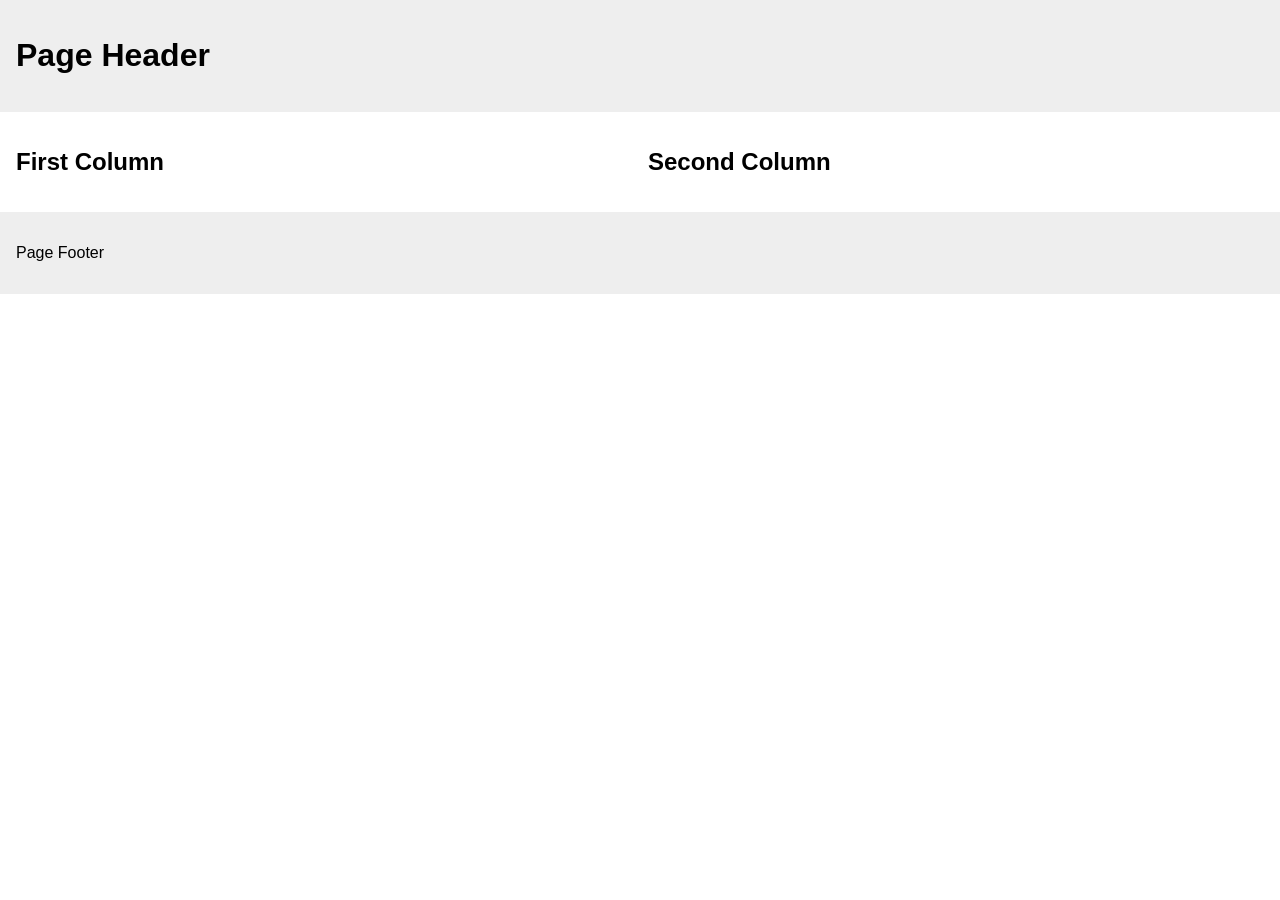
==== index.html @ d1ec6350 "half of first task" ====
<!DOCTYPE html>
<html lang="en">

<head>
	<meta charset="UTF-8">
	<meta name="viewport" content="width=device-width, initial-scale=1.0">
    <meta name="author" content="Constanza Gómez">
	<title>PE01 - Constanza Gómez</title>
	<link rel="stylesheet" href="style.css">
</head>

<body>
	<header>
		<h1>Page Header</h1>
	</header>

	<main class="columns">
		<section aria-label="First column">
			<h2>First Column</h2>
		</section>
		<section aria-label="Second column">
			<h2>Second Column</h2>
		</section>
	</main>

	<footer>
		<p>Page Footer</p>
	</footer>
</body>
</html>
---- style.css ----
* {
	box-sizing: border-box;
}

body {
	margin: 0;
	font-family: sans-serif;
}

header,
footer {
	padding: 1rem;
	background: #eee;
}

.columns {
	display: grid;
	grid-template-columns: repeat(2, minmax(0, 1fr));
	gap: 1rem;
	padding: 1rem;
}

@media (max-width: 600px) {
	.columns {
		grid-template-columns: 1fr;
	}
}
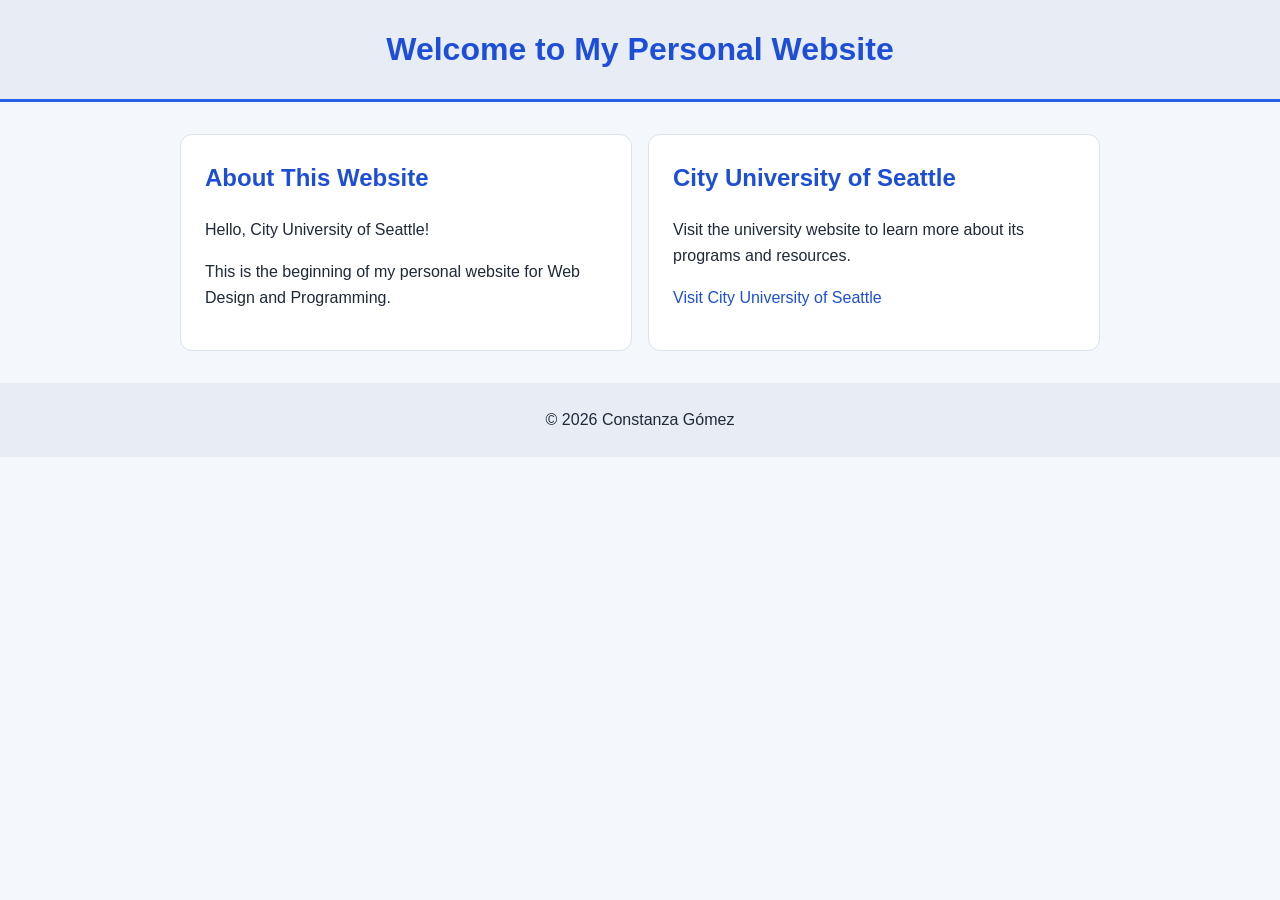
==== commit af4421d7: "completed" ====
--- a/index.html
+++ b/index.html
@@ -2,29 +2,45 @@
 <html lang="en">
 
 <head>
-	<meta charset="UTF-8">
-	<meta name="viewport" content="width=device-width, initial-scale=1.0">
+    <meta charset="UTF-8">
+    <meta name="viewport" content="width=device-width, initial-scale=1.0">
     <meta name="author" content="Constanza Gómez">
-	<title>PE01 - Constanza Gómez</title>
-	<link rel="stylesheet" href="style.css">
+    <title>PE01 - Constanza Gómez</title>
+    <link rel="stylesheet" href="style.css">
 </head>
 
 <body>
-	<header>
-		<h1>Page Header</h1>
-	</header>
+    <header>
+        <h1>Welcome to My Personal Website</h1>
+    </header>
 
-	<main class="columns">
-		<section aria-label="First column">
-			<h2>First Column</h2>
-		</section>
-		<section aria-label="Second column">
-			<h2>Second Column</h2>
-		</section>
-	</main>
+    <main class="columns">
+        <section aria-label="First column">
+            <h2>About This Website</h2>
+            <p>Hello, City University of Seattle!</p>
+            <p>
+                This is the beginning of my personal website for
+                Web Design and Programming.
+            </p>
+        </section>
 
-	<footer>
-		<p>Page Footer</p>
-	</footer>
+        <section aria-label="Second column">
+            <h2>City University of Seattle</h2>
+            <p>
+                Visit the university website to learn more about
+                its programs and resources.
+            </p>
+            <p>
+                <a href="https://www.cityu.edu/">
+                    Visit City University of Seattle
+                </a>
+            </p>
+        </section>
+    </main>
+
+    <footer>
+        <p>&copy; 2026 Constanza Gómez</p>
+    </footer>
 </body>
-</html>
+
+</html>
--- a/style.css
+++ b/style.css
@@ -1,27 +1,78 @@
 * {
-	box-sizing: border-box;
+    box-sizing: border-box;
 }
 
 body {
-	margin: 0;
-	font-family: sans-serif;
+    margin: 0;
+    font-family: Arial, Helvetica, sans-serif;
+    font-size: 16px;
+    line-height: 1.6;
+    color: #1f2937;
+    background-color: #f4f7fb;
 }
 
 header,
 footer {
-	padding: 1rem;
-	background: #eee;
+    padding: 1.5rem;
+    text-align: center;
+    background-color: #e8edf5;
+}
+
+header {
+    border-bottom: 3px solid #2563eb;
+}
+
+header h1 {
+    margin: 0;
+    color: #1d4ed8;
+    font-size: 2rem;
 }
 
 .columns {
-	display: grid;
-	grid-template-columns: repeat(2, minmax(0, 1fr));
-	gap: 1rem;
-	padding: 1rem;
+    display: grid;
+    grid-template-columns: repeat(2, minmax(0, 1fr));
+    gap: 1rem;
+    width: min(920px, calc(100% - 2rem));
+    margin: 2rem auto;
+}
+
+.columns section {
+    padding: 1.5rem;
+    background-color: #ffffff;
+    border: 1px solid #dbe3ee;
+    border-radius: 12px;
+}
+
+.columns h2 {
+    margin-top: 0;
+    color: #1d4ed8;
+}
+
+a {
+    color: #1d4ed8;
+    text-decoration: none;
+}
+
+a:hover {
+    color: #1e40af;
+    text-decoration: underline;
+}
+
+a:focus-visible {
+    outline: 2px solid #2563eb;
+    outline-offset: 3px;
+}
+
+footer {
+    margin-top: 2rem;
+}
+
+footer p {
+    margin: 0;
 }
 
 @media (max-width: 600px) {
-	.columns {
-		grid-template-columns: 1fr;
-	}
-}
+    .columns {
+        grid-template-columns: 1fr;
+    }
+}
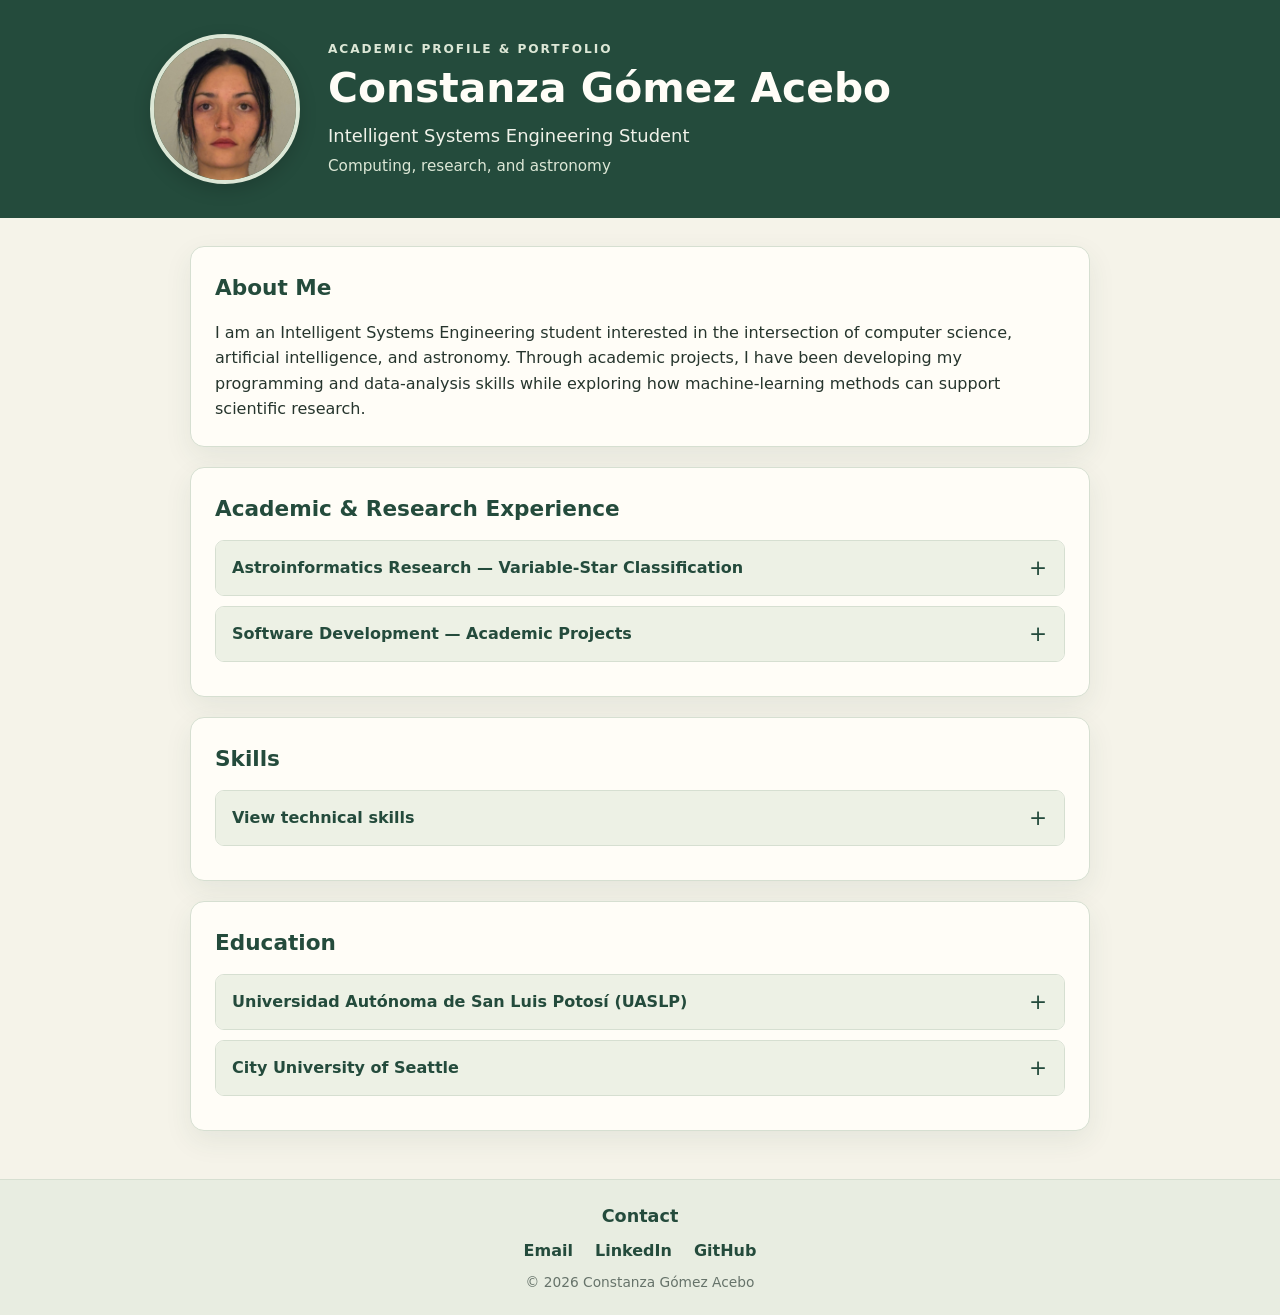
==== commit 7bb3aa6c: "idek" ====
--- a/index.html
+++ b/index.html
@@ -1,46 +1,153 @@
 <!DOCTYPE html>
 <html lang="en">
-
 <head>
     <meta charset="UTF-8">
     <meta name="viewport" content="width=device-width, initial-scale=1.0">
-    <meta name="author" content="Constanza Gómez">
-    <title>PE01 - Constanza Gómez</title>
+    <meta name="description" content="Academic resume and portfolio of Constanza Gómez Acebo.">
+    <title>Constanza Gómez Acebo | Resume</title>
     <link rel="stylesheet" href="style.css">
 </head>
-
 <body>
-    <header>
-        <h1>Welcome to My Personal Website</h1>
+    <header class="site-header">
+        <div class="header-inner">
+            <div class="profile-photo">
+                <img src="images/me-photo.jpg" alt="Profile picture of Constanza Gómez Acebo"
+                     onerror="this.hidden=true; this.nextElementSibling.hidden=false;">
+                <div class="photo-fallback" hidden>CG</div>
+            </div>
+            <div class="header-copy">
+                <p class="eyebrow">ACADEMIC PROFILE & PORTFOLIO</p>
+                <h1>Constanza Gómez Acebo</h1>
+                <p class="subtitle">Intelligent Systems Engineering Student</p>
+                <p class="intro-line">Computing, research, and astronomy</p>
+            </div>
+        </div>
     </header>
 
-    <main class="columns">
-        <section aria-label="First column">
-            <h2>About This Website</h2>
-            <p>Hello, City University of Seattle!</p>
+    <main>
+        <section class="panel about-section" aria-labelledby="about-heading">
+            <h2 id="about-heading">About Me</h2>
             <p>
-                This is the beginning of my personal website for
-                Web Design and Programming.
+                I am an Intelligent Systems Engineering student interested in the intersection
+                of computer science, artificial intelligence, and astronomy. Through academic
+                projects, I have been developing my programming and data-analysis skills while
+                exploring how machine-learning methods can support scientific research.
             </p>
         </section>
 
-        <section aria-label="Second column">
-            <h2>City University of Seattle</h2>
-            <p>
-                Visit the university website to learn more about
-                its programs and resources.
-            </p>
-            <p>
-                <a href="https://www.cityu.edu/">
-                    Visit City University of Seattle
-                </a>
-            </p>
+        <section class="panel accordion-section" aria-labelledby="experience-heading">
+            <h2 id="experience-heading">Academic & Research Experience</h2>
+            <details class="accordion-item">
+                <summary>Astroinformatics Research — Variable-Star Classification</summary>
+                <div class="accordion-content">
+                    <p class="item-meta">Research project · In progress</p>
+                    <p>
+                        Working on an astroinformatics project that applies machine-learning
+                        techniques to classify variable stars using light-curve data from the
+                        DESC-ELAsTiCC2 dataset.
+                    </p>
+                    <p class="subheading">Activities and skills</p>
+                    <ul>
+                        <li>Analyzing astronomical time-series and light-curve data.</li>
+                        <li>Applying Python and machine-learning methods to a scientific problem.</li>
+                        <li>Considering scalable approaches relevant to large astronomical surveys.</li>
+                    </ul>
+                </div>
+            </details>
+
+            <details class="accordion-item">
+                <summary>Software Development — Academic Projects</summary>
+                <div class="accordion-content">
+                    <p class="item-meta">University coursework and personal practice</p>
+                    <p>
+                        Building programming projects to practice software design, problem-solving,
+                        and application development.
+                    </p>
+                    <p class="subheading">Selected areas</p>
+                    <ul>
+                        <li>Developing mobile interfaces with Flutter and Dart.</li>
+                        <li>Practicing C++ programming and object-oriented concepts.</li>
+                        <li>Creating web pages with HTML and CSS and improving responsive layouts.</li>
+                    </ul>
+                </div>
+            </details>
+        </section>
+
+        <section class="panel accordion-section" id="skills" aria-labelledby="skills-heading">
+            <h2 id="skills-heading">Skills</h2>
+            <details class="accordion-item">
+                <summary>View technical skills</summary>
+                <div class="accordion-content table-wrap">
+                    <table class="skills-table">
+                        <caption>Technical skills developed through coursework and projects</caption>
+                        <thead>
+                            <tr>
+                                <th scope="col">Skill</th>
+                                <th scope="col">Application</th>
+                            </tr>
+                        </thead>
+                        <tbody>
+                            <tr><td>Python</td><td>Programming and data analysis</td></tr>
+                            <tr><td>Machine Learning</td><td>Classification and model experimentation</td></tr>
+                            <tr><td>C++</td><td>Programming fundamentals and graphics coursework</td></tr>
+                            <tr><td>HTML &amp; CSS</td><td>Semantic structure and page styling</td></tr>
+                            <tr><td>Flutter &amp; Dart</td><td>Mobile application development practice</td></tr>
+                            <tr><td>Data Analysis</td><td>Working with scientific datasets</td></tr>
+                        </tbody>
+                    </table>
+                </div>
+            </details>
+        </section>
+
+        <section class="panel accordion-section" id="education" aria-labelledby="education-heading">
+            <h2 id="education-heading">Education</h2>
+            <details class="accordion-item">
+                <summary>Universidad Autónoma de San Luis Potosí (UASLP)</summary>
+                <div class="accordion-content">
+                    <p class="item-meta">Ingeniería en Sistemas Inteligentes</p>
+                    <p>
+                        Studies include intelligent systems, programming, and computational
+                        problem-solving. Academic projects have provided opportunities to apply
+                        technical skills to research and software development.
+                    </p>
+                </div>
+            </details>
+            <details class="accordion-item">
+                <summary>City University of Seattle</summary>
+                <div class="accordion-content">
+                    <p class="item-meta">Web Design and Programming coursework</p>
+                    <p>
+                        Coursework includes HTML, CSS, web-page structure, responsive styling,
+                        and foundational web development practices.
+                    </p>
+                </div>
+            </details>
         </section>
     </main>
 
     <footer>
-        <p>&copy; 2026 Constanza Gómez</p>
+        <h2>Contact</h2>
+        <p class="contact-links">
+            <a href="mailto:gomezconstanza@cityuniversity.edu">Email</a>
+            <a href="https://linkedin.com/in/constanzagomezacebo" target="_blank" rel="noopener noreferrer">LinkedIn</a>
+            <a href="https://github.com/prosYcons" target="_blank" rel="noopener noreferrer">GitHub</a>
+        </p>
+        <p class="copyright">&copy; 2026 Constanza Gómez Acebo</p>
     </footer>
+
+    <script>
+        // Keep each accordion section exclusive: opening one item closes its siblings.
+        document.querySelectorAll(".accordion-section").forEach(section => {
+            section.querySelectorAll("details.accordion-item").forEach(item => {
+                item.addEventListener("toggle", () => {
+                    if (item.open) {
+                        section.querySelectorAll("details.accordion-item").forEach(other => {
+                            if (other !== item) other.open = false;
+                        });
+                    }
+                });
+            });
+        });
+    </script>
 </body>
-
-</html>+</html>
--- a/style.css
+++ b/style.css
@@ -1,78 +1,328 @@
+:root {
+    --page-bg: #f5f3e9;
+    --surface: #fffdf7;
+    --surface-soft: #edf1e5;
+    --green-dark: #244b3c;
+    --green: #52745b;
+    --green-light: #dce7d6;
+    --text: #26352d;
+    --muted: #66736a;
+    --border: #d6dfd1;
+    --shadow: 0 10px 28px rgba(36, 75, 60, 0.08);
+}
+
 * {
     box-sizing: border-box;
 }
 
+html {
+    scroll-behavior: smooth;
+}
+
 body {
     margin: 0;
-    font-family: Arial, Helvetica, sans-serif;
-    font-size: 16px;
+    min-height: 100vh;
+    display: flex;
+    flex-direction: column;
+    font-family: system-ui, -apple-system, "Segoe UI", Roboto, Arial, sans-serif;
     line-height: 1.6;
-    color: #1f2937;
-    background-color: #f4f7fb;
-}
-
-header,
+    background: var(--page-bg);
+    color: var(--text);
+}
+
+.site-header {
+    background: var(--green-dark);
+    color: #fffdf7;
+    padding: 34px 24px;
+}
+
+.header-inner {
+    width: min(100%, 980px);
+    margin: 0 auto;
+    display: flex;
+    align-items: center;
+    gap: 28px;
+}
+
+.profile-photo {
+    width: 150px;
+    height: 150px;
+    flex: 0 0 150px;
+    overflow: hidden;
+    border: 4px solid var(--green-light);
+    border-radius: 50%;
+    background: var(--green);
+    box-shadow: 0 6px 18px rgba(0, 0, 0, 0.16);
+}
+
+.profile-photo img,
+.photo-fallback {
+    width: 100%;
+    height: 100%;
+    object-fit: cover;
+}
+
+.photo-fallback {
+    display: grid;
+    place-items: center;
+    color: white;
+    font-size: 2.6rem;
+    font-weight: 700;
+    letter-spacing: 0.06em;
+}
+
+.photo-fallback[hidden] {
+    display: none;
+}
+
+.header-copy {
+    min-width: 0;
+}
+
+.eyebrow {
+    margin: 0 0 5px;
+    color: #dce7d6;
+    font-size: 0.76rem;
+    font-weight: 700;
+    letter-spacing: 0.16em;
+}
+
+h1 {
+    margin: 0;
+    font-size: clamp(1.8rem, 4vw, 2.55rem);
+    line-height: 1.2;
+}
+
+.subtitle {
+    margin: 9px 0 0;
+    font-size: 1.12rem;
+    color: #f0f2e9;
+}
+
+.intro-line {
+    margin: 3px 0 0;
+    color: #dce7d6;
+    font-size: 0.95rem;
+}
+
+main {
+    width: min(100% - 32px, 900px);
+    margin: 28px auto;
+    flex: 1;
+}
+
+.panel {
+    margin-bottom: 20px;
+    padding: 24px;
+    background: var(--surface);
+    border: 1px solid var(--border);
+    border-radius: 14px;
+    box-shadow: var(--shadow);
+}
+
+.panel h2,
+footer h2 {
+    margin: 0 0 14px;
+    color: var(--green-dark);
+    font-size: 1.35rem;
+}
+
+.about-section p {
+    margin: 0;
+}
+
+.accordion-item {
+    margin: 10px 0;
+    overflow: hidden;
+    border: 1px solid var(--border);
+    border-radius: 9px;
+    background: var(--surface);
+    transition: border-color 0.2s, box-shadow 0.2s;
+}
+
+.accordion-item[open] {
+    border-color: var(--green);
+    box-shadow: 0 5px 14px rgba(36, 75, 60, 0.08);
+}
+
+.accordion-item summary {
+    position: relative;
+    display: block;
+    padding: 14px 46px 14px 16px;
+    color: var(--green-dark);
+    background: var(--surface-soft);
+    cursor: pointer;
+    font-weight: 700;
+    list-style: none;
+}
+
+.accordion-item summary::-webkit-details-marker {
+    display: none;
+}
+
+.accordion-item summary::after {
+    content: "+";
+    position: absolute;
+    right: 17px;
+    top: 50%;
+    transform: translateY(-50%);
+    color: var(--green-dark);
+    font-size: 1.35rem;
+    font-weight: 500;
+}
+
+.accordion-item[open] summary::after {
+    content: "−";
+}
+
+.accordion-item summary:focus-visible,
+a:focus-visible {
+    outline: 3px solid #b4cf9f;
+    outline-offset: 3px;
+}
+
+.accordion-content {
+    padding: 4px 17px 17px;
+}
+
+.accordion-content p {
+    margin: 10px 0;
+}
+
+.item-meta {
+    color: var(--green);
+    font-weight: 700;
+}
+
+.subheading {
+    margin-bottom: 4px !important;
+    font-weight: 700;
+}
+
+.accordion-content ul {
+    margin-top: 6px;
+    padding-left: 22px;
+}
+
+.table-wrap {
+    overflow-x: auto;
+}
+
+.skills-table {
+    width: 100%;
+    margin-top: 10px;
+    border-collapse: collapse;
+    border: 1px solid var(--border);
+    text-align: left;
+}
+
+.skills-table caption {
+    padding: 8px 0 12px;
+    color: var(--muted);
+    text-align: left;
+    font-size: 0.9rem;
+}
+
+.skills-table th,
+.skills-table td {
+    padding: 12px 14px;
+    border: 1px solid var(--border);
+}
+
+.skills-table th {
+    background: var(--green-dark);
+    color: #fffdf7;
+    font-weight: 700;
+}
+
+.skills-table tbody tr:nth-child(even) {
+    background: var(--surface-soft);
+}
+
+.skills-table tbody tr:hover {
+    background: var(--green-light);
+}
+
 footer {
-    padding: 1.5rem;
+    margin-top: auto;
+    padding: 22px 16px;
+    background: #e8ede1;
+    border-top: 1px solid var(--border);
     text-align: center;
-    background-color: #e8edf5;
-}
-
-header {
-    border-bottom: 3px solid #2563eb;
-}
-
-header h1 {
+}
+
+footer h2 {
+    margin-bottom: 8px;
+    font-size: 1.1rem;
+}
+
+.contact-links {
+    display: flex;
+    justify-content: center;
+    flex-wrap: wrap;
+    gap: 10px 22px;
+    margin: 0 0 8px;
+}
+
+footer a {
+    color: var(--green-dark);
+    font-weight: 700;
+    text-decoration: none;
+}
+
+footer a:hover {
+    text-decoration: underline;
+    color: #365f46;
+}
+
+.copyright {
     margin: 0;
-    color: #1d4ed8;
-    font-size: 2rem;
-}
-
-.columns {
-    display: grid;
-    grid-template-columns: repeat(2, minmax(0, 1fr));
-    gap: 1rem;
-    width: min(920px, calc(100% - 2rem));
-    margin: 2rem auto;
-}
-
-.columns section {
-    padding: 1.5rem;
-    background-color: #ffffff;
-    border: 1px solid #dbe3ee;
-    border-radius: 12px;
-}
-
-.columns h2 {
-    margin-top: 0;
-    color: #1d4ed8;
-}
-
-a {
-    color: #1d4ed8;
-    text-decoration: none;
-}
-
-a:hover {
-    color: #1e40af;
-    text-decoration: underline;
-}
-
-a:focus-visible {
-    outline: 2px solid #2563eb;
-    outline-offset: 3px;
-}
-
-footer {
-    margin-top: 2rem;
-}
-
-footer p {
-    margin: 0;
+    color: var(--muted);
+    font-size: 0.86rem;
 }
 
 @media (max-width: 600px) {
-    .columns {
-        grid-template-columns: 1fr;
-    }
-}+    .site-header {
+        padding: 25px 18px;
+    }
+
+    .header-inner {
+        flex-direction: column;
+        text-align: center;
+        gap: 15px;
+    }
+
+    .profile-photo {
+        width: 120px;
+        height: 120px;
+        flex-basis: 120px;
+    }
+
+    .eyebrow {
+        font-size: 0.68rem;
+    }
+
+    main {
+        width: min(100% - 22px, 900px);
+        margin: 16px auto;
+    }
+
+    .panel {
+        padding: 18px;
+        border-radius: 11px;
+    }
+
+    .panel h2 {
+        font-size: 1.2rem;
+    }
+
+    .accordion-item summary {
+        padding: 13px 40px 13px 13px;
+    }
+
+    .skills-table th,
+    .skills-table td {
+        padding: 10px;
+        font-size: 0.92rem;
+    }
+}
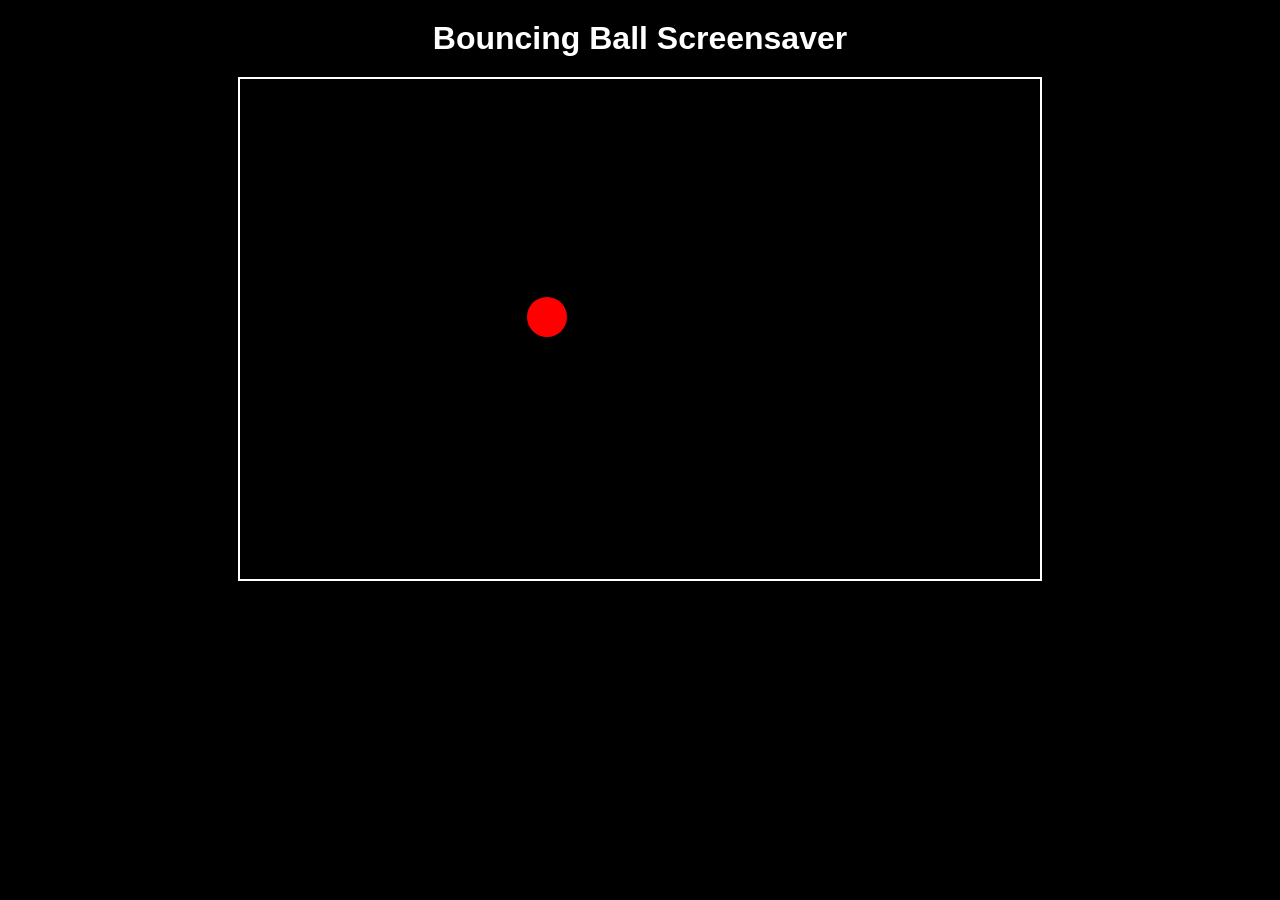
==== commit bbb521b5: "one red ball bouncing off walls" ====
--- a/index.html
+++ b/index.html
@@ -1,153 +1,90 @@
 <!DOCTYPE html>
 <html lang="en">
-<head>
-    <meta charset="UTF-8">
-    <meta name="viewport" content="width=device-width, initial-scale=1.0">
-    <meta name="description" content="Academic resume and portfolio of Constanza Gómez Acebo.">
-    <title>Constanza Gómez Acebo | Resume</title>
-    <link rel="stylesheet" href="style.css">
-</head>
-<body>
-    <header class="site-header">
-        <div class="header-inner">
-            <div class="profile-photo">
-                <img src="images/me-photo.jpg" alt="Profile picture of Constanza Gómez Acebo"
-                     onerror="this.hidden=true; this.nextElementSibling.hidden=false;">
-                <div class="photo-fallback" hidden>CG</div>
-            </div>
-            <div class="header-copy">
-                <p class="eyebrow">ACADEMIC PROFILE & PORTFOLIO</p>
-                <h1>Constanza Gómez Acebo</h1>
-                <p class="subtitle">Intelligent Systems Engineering Student</p>
-                <p class="intro-line">Computing, research, and astronomy</p>
-            </div>
-        </div>
-    </header>
+    <head>
+        <meta charset="UTF-8">
+        <title>PE03 - Bouncing Ball Screensaver</title>
 
-    <main>
-        <section class="panel about-section" aria-labelledby="about-heading">
-            <h2 id="about-heading">About Me</h2>
-            <p>
-                I am an Intelligent Systems Engineering student interested in the intersection
-                of computer science, artificial intelligence, and astronomy. Through academic
-                projects, I have been developing my programming and data-analysis skills while
-                exploring how machine-learning methods can support scientific research.
-            </p>
-        </section>
+        <style>
+            body {
+                margin: 0;
+                background-color: #000;
+                color: white;
+                font-family: Arial, sans-serif;
+                text-align: center;
+            }
 
-        <section class="panel accordion-section" aria-labelledby="experience-heading">
-            <h2 id="experience-heading">Academic & Research Experience</h2>
-            <details class="accordion-item">
-                <summary>Astroinformatics Research — Variable-Star Classification</summary>
-                <div class="accordion-content">
-                    <p class="item-meta">Research project · In progress</p>
-                    <p>
-                        Working on an astroinformatics project that applies machine-learning
-                        techniques to classify variable stars using light-curve data from the
-                        DESC-ELAsTiCC2 dataset.
-                    </p>
-                    <p class="subheading">Activities and skills</p>
-                    <ul>
-                        <li>Analyzing astronomical time-series and light-curve data.</li>
-                        <li>Applying Python and machine-learning methods to a scientific problem.</li>
-                        <li>Considering scalable approaches relevant to large astronomical surveys.</li>
-                    </ul>
-                </div>
-            </details>
+            h1 {
+                margin: 20px;
+            }
 
-            <details class="accordion-item">
-                <summary>Software Development — Academic Projects</summary>
-                <div class="accordion-content">
-                    <p class="item-meta">University coursework and personal practice</p>
-                    <p>
-                        Building programming projects to practice software design, problem-solving,
-                        and application development.
-                    </p>
-                    <p class="subheading">Selected areas</p>
-                    <ul>
-                        <li>Developing mobile interfaces with Flutter and Dart.</li>
-                        <li>Practicing C++ programming and object-oriented concepts.</li>
-                        <li>Creating web pages with HTML and CSS and improving responsive layouts.</li>
-                    </ul>
-                </div>
-            </details>
-        </section>
+            canvas {
+                background-color: black;
+                border: 2px solid white;
+                display: block;
+                margin: 0 auto;
+            }
+        </style>
+    </head>
 
-        <section class="panel accordion-section" id="skills" aria-labelledby="skills-heading">
-            <h2 id="skills-heading">Skills</h2>
-            <details class="accordion-item">
-                <summary>View technical skills</summary>
-                <div class="accordion-content table-wrap">
-                    <table class="skills-table">
-                        <caption>Technical skills developed through coursework and projects</caption>
-                        <thead>
-                            <tr>
-                                <th scope="col">Skill</th>
-                                <th scope="col">Application</th>
-                            </tr>
-                        </thead>
-                        <tbody>
-                            <tr><td>Python</td><td>Programming and data analysis</td></tr>
-                            <tr><td>Machine Learning</td><td>Classification and model experimentation</td></tr>
-                            <tr><td>C++</td><td>Programming fundamentals and graphics coursework</td></tr>
-                            <tr><td>HTML &amp; CSS</td><td>Semantic structure and page styling</td></tr>
-                            <tr><td>Flutter &amp; Dart</td><td>Mobile application development practice</td></tr>
-                            <tr><td>Data Analysis</td><td>Working with scientific datasets</td></tr>
-                        </tbody>
-                    </table>
-                </div>
-            </details>
-        </section>
+    <body>
+        <h1>Bouncing Ball Screensaver</h1>
 
-        <section class="panel accordion-section" id="education" aria-labelledby="education-heading">
-            <h2 id="education-heading">Education</h2>
-            <details class="accordion-item">
-                <summary>Universidad Autónoma de San Luis Potosí (UASLP)</summary>
-                <div class="accordion-content">
-                    <p class="item-meta">Ingeniería en Sistemas Inteligentes</p>
-                    <p>
-                        Studies include intelligent systems, programming, and computational
-                        problem-solving. Academic projects have provided opportunities to apply
-                        technical skills to research and software development.
-                    </p>
-                </div>
-            </details>
-            <details class="accordion-item">
-                <summary>City University of Seattle</summary>
-                <div class="accordion-content">
-                    <p class="item-meta">Web Design and Programming coursework</p>
-                    <p>
-                        Coursework includes HTML, CSS, web-page structure, responsive styling,
-                        and foundational web development practices.
-                    </p>
-                </div>
-            </details>
-        </section>
-    </main>
+        <canvas id="screensaver" width="800" height="500">
+            Your browser does not support the HTML5 canvas element.
+        </canvas>
 
-    <footer>
-        <h2>Contact</h2>
-        <p class="contact-links">
-            <a href="mailto:gomezconstanza@cityuniversity.edu">Email</a>
-            <a href="https://linkedin.com/in/constanzagomezacebo" target="_blank" rel="noopener noreferrer">LinkedIn</a>
-            <a href="https://github.com/prosYcons" target="_blank" rel="noopener noreferrer">GitHub</a>
-        </p>
-        <p class="copyright">&copy; 2026 Constanza Gómez Acebo</p>
-    </footer>
+        <script>
+            const canvas = document.getElementById("screensaver");
+            const ctx = canvas.getContext("2d");
 
-    <script>
-        // Keep each accordion section exclusive: opening one item closes its siblings.
-        document.querySelectorAll(".accordion-section").forEach(section => {
-            section.querySelectorAll("details.accordion-item").forEach(item => {
-                item.addEventListener("toggle", () => {
-                    if (item.open) {
-                        section.querySelectorAll("details.accordion-item").forEach(other => {
-                            if (other !== item) other.open = false;
-                        });
-                    }
-                });
-            });
-        });
-    </script>
-</body>
+            //step 1. store the ball's data in an object
+            const ball = {
+                x: 100,
+                y: 100,
+                radius: 20,
+                dx: 3,
+                dy: 2,
+                color: "red"
+            };
+
+            //step 2. draw the ball on the canvas
+            function drawBall(ball) {
+                ctx.beginPath();
+                ctx.arc(
+                    ball.x,
+                    ball.y,
+                    ball.radius,
+                    0,
+                    Math.PI * 2
+                );
+                ctx.fillStyle = ball.color;
+                ctx.fill();
+            }
+
+            //step 3. update position and detect wall collisions
+            function updateBall(ball) {
+                ball.x += ball.dx;
+                ball.y += ball.dy;
+
+                if (ball.x + ball.radius >= canvas.width || ball.x - ball.radius <= 0) {
+                    ball.dx *= -1;
+                }
+                if (ball.y + ball.radius >= canvas.height || ball.y - ball.radius <= 0) {
+                    ball.dy *= -1;
+                }
+            }
+
+            //step 4. run animation
+            function animate() {
+                ctx.clearRect(0, 0, canvas.width, canvas.height);
+
+                updateBall(ball);
+                drawBall(ball);
+                
+                requestAnimationFrame(animate);
+            }
+
+            animate();
+        </script>
+    </body>
 </html>
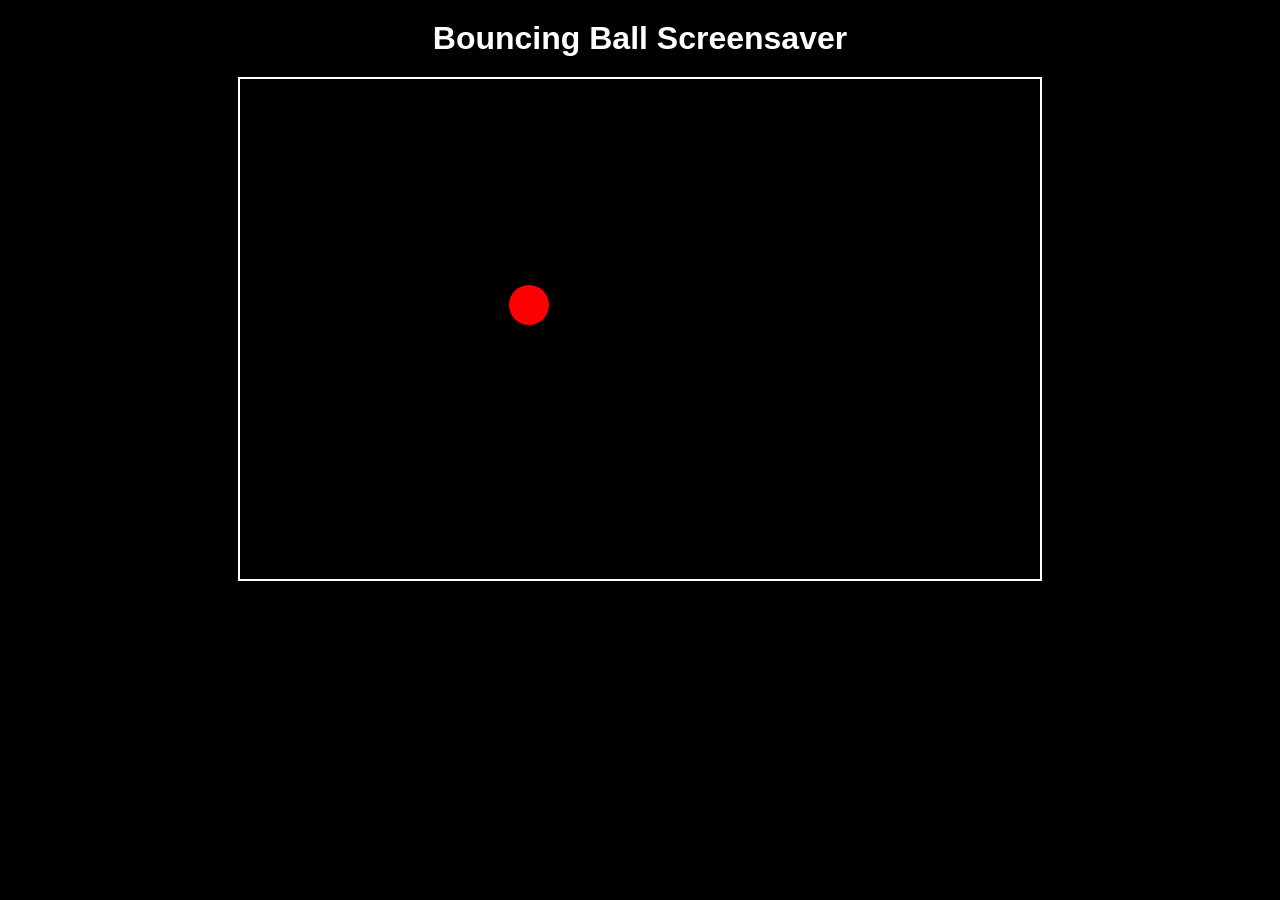
==== commit 3e72a1e9: "function instead of variable, only one ball" ====
--- a/index.html
+++ b/index.html
@@ -37,15 +37,20 @@
             const canvas = document.getElementById("screensaver");
             const ctx = canvas.getContext("2d");
 
-            //step 1. store the ball's data in an object
-            const ball = {
-                x: 100,
-                y: 100,
-                radius: 20,
-                dx: 3,
-                dy: 2,
-                color: "red"
-            };
+            //reusable function to create a ball object
+            function createBall(x, y, radius, dx, dy, color) {
+                return {
+                    x: x,
+                    y: y,
+                    radius: radius,
+                    dx: dx,
+                    dy: dy,
+                    color: color
+                };
+            }
+
+            //initialise one ball object
+            const ball = createBall(100, 100, 20, 3, 2, "red");
 
             //step 2. draw the ball on the canvas
             function drawBall(ball) {
@@ -80,7 +85,7 @@
 
                 updateBall(ball);
                 drawBall(ball);
-                
+
                 requestAnimationFrame(animate);
             }
 
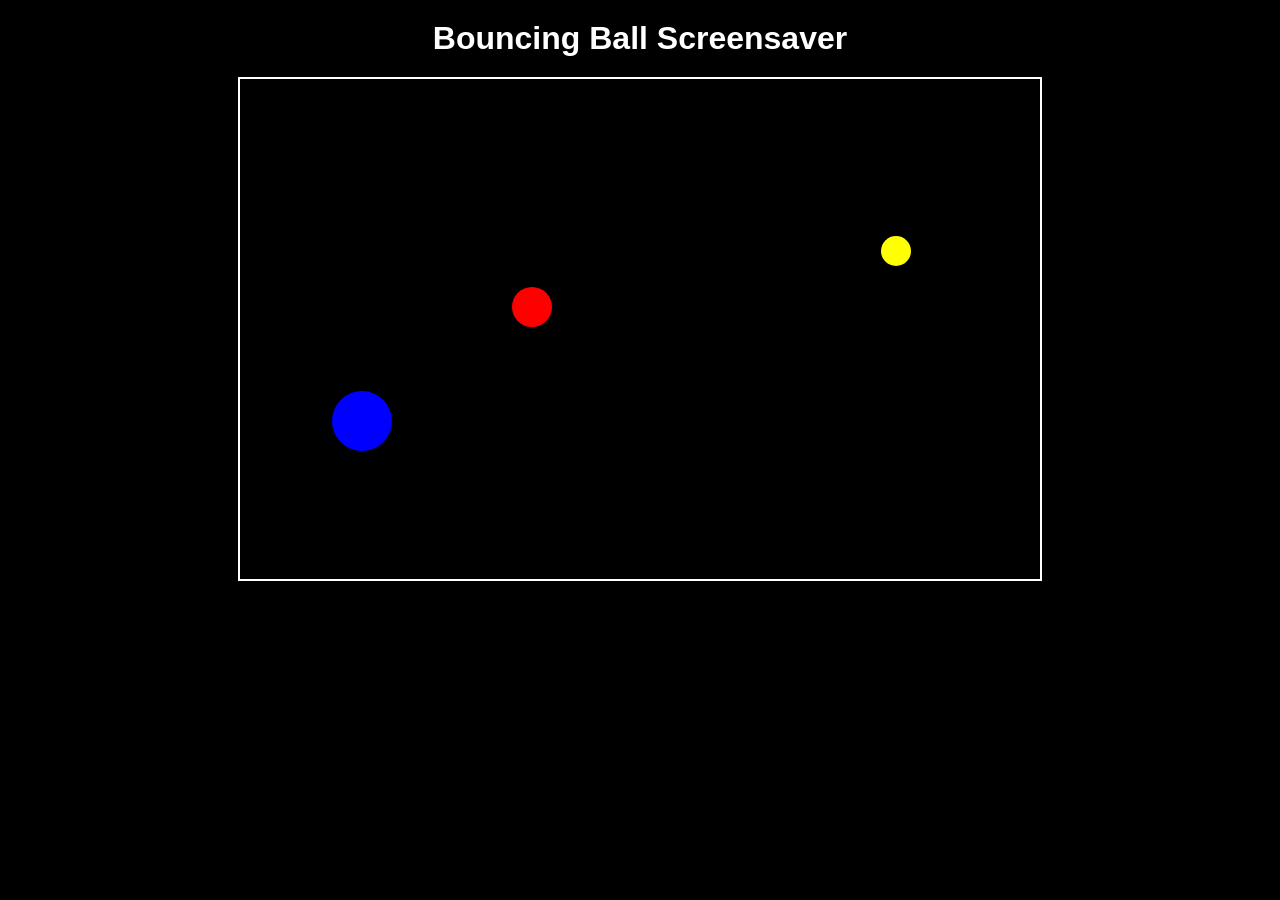
==== commit 4d97622f: "final changes" ====
--- a/index.html
+++ b/index.html
@@ -49,10 +49,14 @@
                 };
             }
 
-            //initialise one ball object
-            const ball = createBall(100, 100, 20, 3, 2, "red");
+            //initialise multiple ball object
+            const balls = [
+                createBall(100, 100, 20, 3, 2, "red"),
+                createBall(250, 150, 30, -2, 3, "blue"),
+                createBall(400, 300, 15, 4, -2, "yellow")
+            ];
 
-            //step 2. draw the ball on the canvas
+            //function for drawing the ball on the canvas
             function drawBall(ball) {
                 ctx.beginPath();
                 ctx.arc(
@@ -66,25 +70,48 @@
                 ctx.fill();
             }
 
-            //step 3. update position and detect wall collisions
+            //function to update position and detect wall collisions
             function updateBall(ball) {
                 ball.x += ball.dx;
                 ball.y += ball.dy;
 
-                if (ball.x + ball.radius >= canvas.width || ball.x - ball.radius <= 0) {
-                    ball.dx *= -1;
+                //this checks for collision with the left and right walls
+                if (ball.x + ball.radius >= canvas.width ) {
+                    ball.x = canvas.width - ball.radius;
+                    ball.dx = -Math.abs(ball.dx);
+                } else if (ball.x - ball.radius <= 0) {
+                    ball.x = ball.radius;
+                    ball.dx = Math.abs(ball.dx);
                 }
-                if (ball.y + ball.radius >= canvas.height || ball.y - ball.radius <= 0) {
-                    ball.dy *= -1;
+
+                //this checks for collision with the top and bottom walls
+                if (ball.y + ball.radius >= canvas.height) {
+                    ball.y = canvas.height - ball.radius;
+                    ball.dy = -Math.abs(ball.dy);
+                } else if (ball.y - ball.radius <= 0) {
+                    ball.y = ball.radius;
+                    ball.dy = Math.abs(ball.dy);
                 }
             }
 
-            //step 4. run animation
-            function animate() {
+            //functions to run animation
+            function update() {
+                for (let ball of balls) {
+                    updateBall(ball);
+                }
+            }
+
+            function draw() {
                 ctx.clearRect(0, 0, canvas.width, canvas.height);
 
-                updateBall(ball);
-                drawBall(ball);
+                for (let ball of balls) {
+                    drawBall(ball);
+                }
+            }
+
+            function animate() {
+                update();
+                draw();
 
                 requestAnimationFrame(animate);
             }
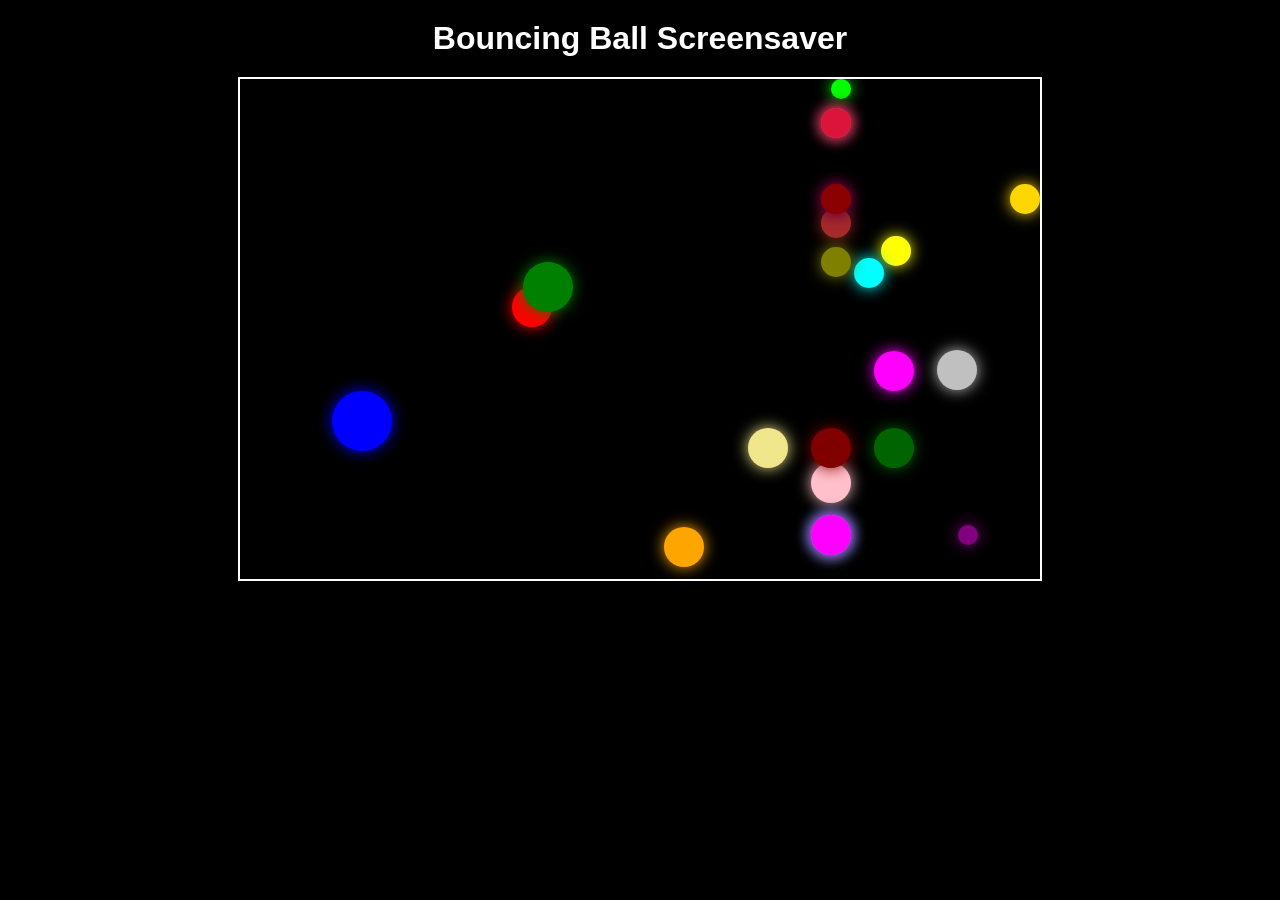
==== commit 42e80ac0: "final final changes" ====
--- a/index.html
+++ b/index.html
@@ -53,7 +53,29 @@
             const balls = [
                 createBall(100, 100, 20, 3, 2, "red"),
                 createBall(250, 150, 30, -2, 3, "blue"),
-                createBall(400, 300, 15, 4, -2, "yellow")
+                createBall(400, 300, 15, 4, -2, "yellow"),
+                createBall(500, 400, 25, -3, -3, "green"),
+                createBall(600, 200, 10, 2, 4, "purple"),
+                createBall(700, 300, 20, -4, 3, "orange"),
+                createBall(750, 450, 15, 3, -4, "cyan"),
+                createBall(800, 100, 20, -2, 3, "magenta"),
+                createBall(850, 200, 10, 3, -3, "lime"),
+                createBall(900, 300, 20, -3, 4, "pink"),
+                createBall(950, 400, 15, 3, -4, "brown"),
+                createBall(1000, 500, 20, -1, 3, "silver"),
+                createBall(1050, 100, 15, 0, -3, "gold"),
+                createBall(1100, 200, 20, -3, 4, "teal"),
+                createBall(1150, 300, 15, 3, -4, "navy"),
+                createBall(1200, 400, 20, -3, 3, "maroon"),
+                createBall(1250, 100, 15, 3, -3, "indigo"),
+                createBall(1300, 200, 20, -3, 4, "turquoise"),
+                createBall(1350, 300, 15, 3, -4, "coral"),
+                createBall(1400, 400, 20, 4, 3, "khaki"),
+                createBall(1450, 100, 15, 3, -4, "olive"),
+                createBall(1500, 200, 20, -3, 4, "fuchsia"),
+                createBall(1550, 300, 15, 3, -4, "crimson"),
+                createBall(1600, 400, 20, -2, 3, "darkgreen"),
+                createBall(1650, 100, 15, 3, -3, "darkred"),
             ];
 
             //function for drawing the ball on the canvas
@@ -66,8 +88,15 @@
                     0,
                     Math.PI * 2
                 );
+
+                ctx.shadowBlur = 15;
+                ctx.shadowColor = ball.color;
+
                 ctx.fillStyle = ball.color;
                 ctx.fill();
+
+                ctx.shadowBlur = 0; //reset shadow for other drawings
+                ctx.shadowColor = "transparent"; //reset shadow color for other drawings
             }
 
             //function to update position and detect wall collisions
